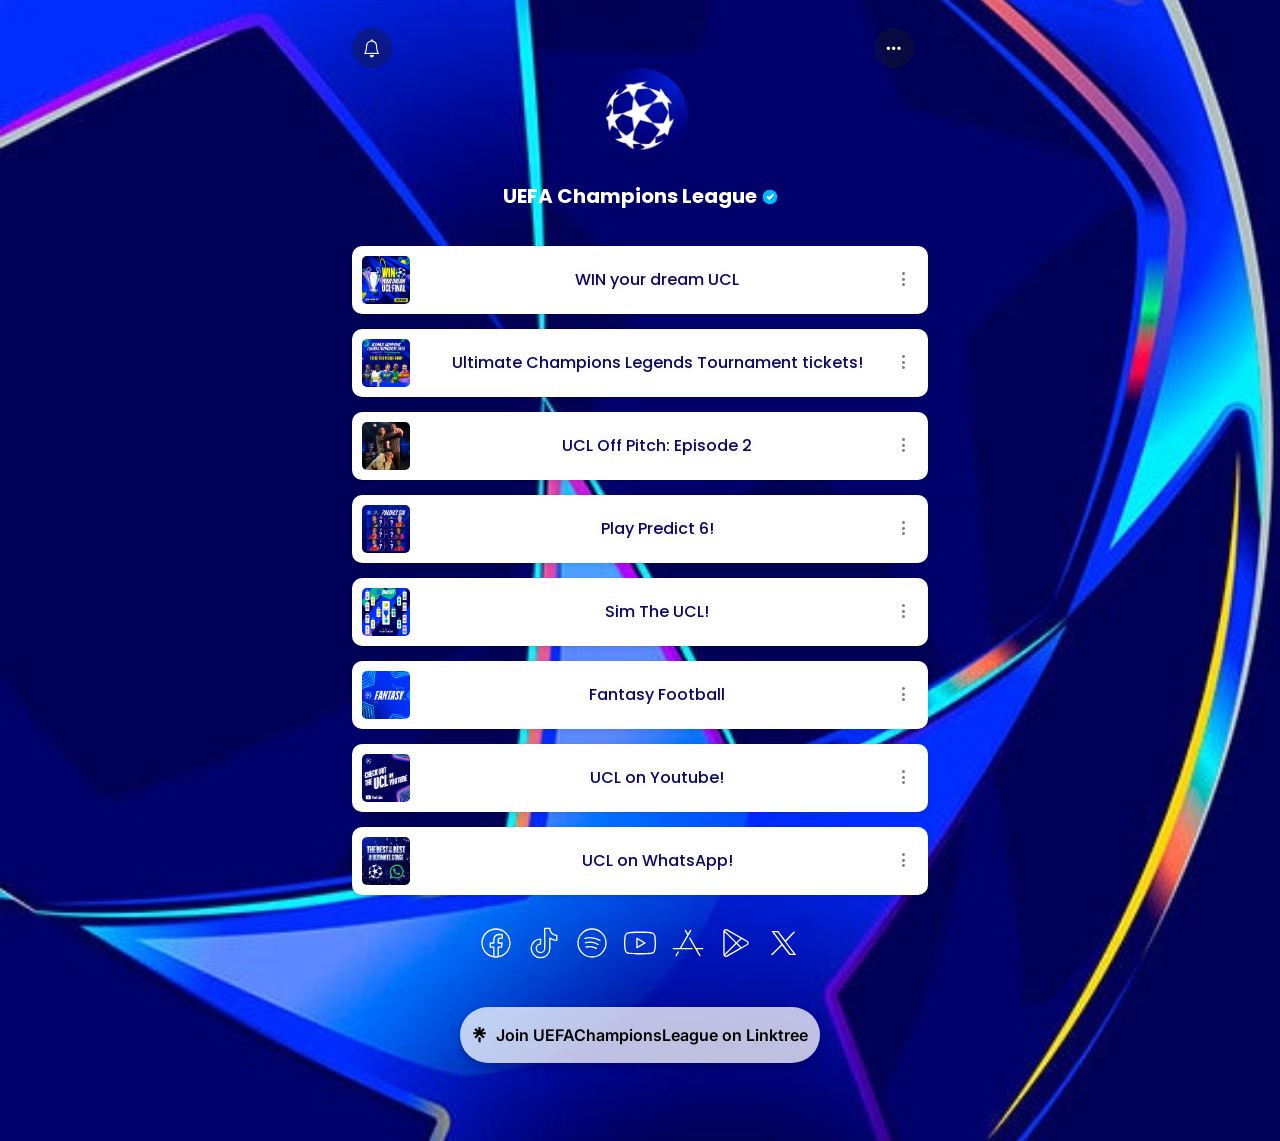
==== linktree.html @ 5b68dd03 "tugas membuat linktree" ====
<!DOCTYPE html>
<html lang="id">
<head>
  <meta charset="UTF-8" />
  <meta name="viewport" content="width=device-width, initial-scale=1" />
  <title>UEFA Champions League</title>
  <link rel="icon" href="https://i.pinimg.com/originals/53/d6/95/53d6953e8bbf6b0804b91eb3d7811d9a.png" type="image/x-icon">
  <link
    href="https://cdn.jsdelivr.net/npm/bootstrap@5.3.0/dist/css/bootstrap.min.css"
    rel="stylesheet"
  />
  <link
    href="https://fonts.googleapis.com/css2?family=Poppins:wght@300;400;700&display=swap"
    rel="stylesheet"
  />
  <link href="https://fonts.googleapis.com/css2?family=Inter:wght@400;500;600;700&display=swap" rel="stylesheet">
  <link rel="stylesheet" href="https://cdn.jsdelivr.net/npm/bootstrap-icons@1.11.3/font/bootstrap-icons.min.css">
  <link rel="stylesheet" href="linktreeeStyle.css">
</head>
<body>
  <div class="container">
    <!-- top bar -->
    <div class="top-bar">
      <div>
        <button class="btn btn-custom" title=""><i class="bi bi-bell"></i></button>
       </div>
      <div style="margin-right: 14px;">
        <button class="btn btn-custom " title=""><i class="bi bi-three-dots"></i></button>
      </div>  
    </div>
  
   <!-- center image -->
      <div class="centerproperti">
        <div class="d-flex flex-column">
          <div> <img src="img/imgheader.jpeg" alt="p"class="imgheader"></div>
            <div class="d-flex align-items-start"> 
              <h1 class="text-white text-center fs-5 fw-bold">UEFA Champions League</h1>
              <div class="imgcek">
                <img src="img/cek.svg" alt="p">
              </div>
            </div>
        </div>
      </div>

      <!-- menu -->


      <div class="container custom-container text-center">

      <!-- 1 -->
      <a href="https://campaigns.uefa.com/dreamfinal?utm_campaign=ucl-dreamfinal&utm_content=feed&utm_medium=social&utm_source=instagram">
        <div class="menu">
          <img src="img/1.jpeg" class="img-menu" alt="icon">
          <span class="text-menu">WIN your dream UCL</span>
          <button class="btn bton-dot" title="Notifikasi"><i class="bi bi-three-dots-vertical"></i></button>
        </div>
      </a>
      
      <!-- 2 -->
      <a href="https://www.uefa.com/legends/">
        <div class="menu">
          <img src="img/2.jpeg" class="img-menu" alt="icon">
          <span class="text-menu ">Ultimate Champions Legends Tournament tickets!</span>
          <button class="btn bton-dot" title="Notifikasi"><i class="bi bi-three-dots-vertical"></i></button>
        </div>
      </a>
      <!-- 3 -->
      <a href="https://www.youtube.com/watch?v=NH0sujJKFok">
        <div class="menu">
          <img src="img/3.jpeg" class="img-menu" alt="icon">
          <span class="text-menu">UCL Off Pitch: Episode 2</span>
          <button class="btn bton-dot" title="Notifikasi"><i class="bi bi-three-dots-vertical"></i></button>
        </div>
      </a>
      <!-- 4 -->
      <a href="https://gaming.uefa.com/en/uclpredictor?utm_campaign=ucl-predictsix&utm_content=feed&utm_medium=social&utm_source=instagram">
        <div class="menu">
          <img src="img/4.jpeg" class="img-menu" alt="icon">
          <span class="text-menu">Play Predict 6!</span>
          <button class="btn bton-dot" title="Notifikasi"><i class="bi bi-three-dots-vertical"></i></button>
        </div>
      </a>
      <!-- 5 -->
      <a href="https://gaming.uefa.com/en/uclbracket?utm_campaign=ucl-bracket&utm_content=feed&utm_medium=social&utm_source=instagram">
        <div class="menu">
          <img src="img/5.jpeg" class="img-menu" alt="icon">
          <span class="text-menu">Sim The UCL!</span>
          <button class="btn bton-dot" title="Notifikasi"><i class="bi bi-three-dots-vertical"></i></button>
        </div>
      </a>
      <!-- 6 -->
      <a href="https://gaming.uefa.com/en/uclfantasy/fantasy-landing?utm_campaign=ucl-fantasy&utm_content=feed&utm_medium=social&utm_source=instagram">
        <div class="menu">
          <img src="img/6.jpeg" class="img-menu" alt="icon">
          <span class="text-menu">Fantasy Football</span>
          <button class="btn bton-dot" title="Notifikasi"><i class="bi bi-three-dots-vertical"></i></button>
        </div>
      </a>
      <!-- 7 -->
      <a href="https://www.youtube.com/uefa">
        <div class="menu">
          <img src="img/7.jpeg" class="img-menu" alt="icon">
          <span class="text-menu">UCL on Youtube!</span>
          <button class="btn bton-dot" title="Notifikasi"><i class="bi bi-three-dots-vertical"></i></button>
        </div>
      </a>
      <!-- 8 -->
      <a href="https://www.whatsapp.com/channel/0029VaVxXGDGehEKmnWrE50z">
        <div class="menu">
          <img src="img/8.jpeg" class="img-menu" alt="icon">
          <span class="text-menu">UCL on WhatsApp!</span>
          <button class="btn bton-dot" title="Notifikasi"><i class="bi bi-three-dots-vertical"></i></button>
        </div>
      </a>
     
    </div>
      <!-- footer -->
      <div class="d-flex justify-content-center mt-4 pt-2 justify-space-between gap-3  ">

        <!-- fb -->
        <div class="footer">
          <a href="https://www.facebook.com/ChampionsLeague">
              <svg   width="32" height="32" fill="white" class="bi bi-facebook" viewBox="0 0 24 24" role="img" aria-labelledby="facebook" >
                <title id="facebook">Facebook</title>
                <path d="M23,12A11,11,0,1,0,10.279,22.865h0a11.08,11.08,0,0,0,3.436,0h0A10.952,10.952,0,0,0,23,12ZM10.859,21.935v-6.9a.5.5,0,0,0-.5-.5H8.193V12.5h2.166a.5.5,0,0,0,.5-.5V9.686c0-2.278,1.264-3.585,3.459-3.585a15.392,15.392,0,0,1,1.858.137V7.89h-.824l-.019,0a2,2,0,0,0-2.181,1.735,1.8,1.8,0,0,0-.011.4V12a.5.5,0,0,0,.5.5H15.97l-.312,2.035H13.641a.5.5,0,0,0-.5.5v6.9A10.124,10.124,0,0,1,10.859,21.935Zm3.282-.166V15.535h1.946a.5.5,0,0,0,.5-.425l.465-3.035a.5.5,0,0,0-.494-.575H14.141V10.016a1.267,1.267,0,0,1,.308-.821,1.218,1.218,0,0,1,.9-.3h1.324a.5.5,0,0,0,.5-.5V5.806a.5.5,0,0,0-.42-.494A16.661,16.661,0,0,0,14.325,5.1c-2.754,0-4.466,1.757-4.466,4.585V11.5H7.693a.5.5,0,0,0-.5.5v3.035a.5.5,0,0,0,.5.5H9.859v6.234a10,10,0,1,1,4.282,0Z"/>
              </svg>
          </a>
        </div>

        <!-- tiktok -->
        <div class="footer">
          <a href="https://www.tiktok.com/@championsleague">
            <svg xmlns="http://www.w3.org/2000/svg" width="32" height="32" fill="white" class="bi bi-tiktok" viewBox="0 0 24 24" role="img" aria-labelledby="tiktok">
              <title id="tiktok">tiktok</title>
              <path d="M9.37,23.5a7.468,7.468,0,0,1,0-14.936.537.537,0,0,1,.538.5v3.8a.542.542,0,0,1-.5.5,2.671,2.671,0,1,0,2.645,2.669.432.432,0,0,1,0-.05V1a.5.5,0,0,1,.5-.5h3.787a.5.5,0,0,1,.5.5A4.759,4.759,0,0,0,21.59,5.76a.5.5,0,0,1,.5.5L22.1,10a.533.533,0,0,1-.519.515,9.427,9.427,0,0,1-4.741-1.268v6.789A7.476,7.476,0,0,1,9.37,23.5ZM8.908,9.585a6.466,6.466,0,1,0,6.93,6.447V8.326a.5.5,0,0,1,.791-.407A8.441,8.441,0,0,0,21.1,9.5l-.006-2.76A5.761,5.761,0,0,1,15.859,1.5H13.051V16.032a.458.458,0,0,1,0,.053,3.672,3.672,0,1,1-4.14-3.695Z"/>
            </svg>
          </a>
        </div>
        
        <!-- spotify -->
        <div>
          <a href="https://open.spotify.com/show/1BrJcffOuBomXVTcXy3M2v">
            <svg xmlns="http://www.w3.org/2000/svg" width="32" height="32" fill="white" class="bi bi-spotify" viewBox="0 0 24 24" role="img" aria-labelledby="spotify">
              <title id="spotify">spotify</title>
              <path d="M18,10.561a.494.494,0,0,1-.245-.065,15.2,15.2,0,0,0-10.95-1.55.5.5,0,0,1-.232-.973A16.2,16.2,0,0,1,18.25,9.626a.5.5,0,0,1-.247.935Z"></path>
              <path d="M16.646,13.632a.5.5,0,0,1-.249-.066,12.459,12.459,0,0,0-9.121-1.292.5.5,0,1,1-.237-.971A13.458,13.458,0,0,1,16.9,12.7a.5.5,0,0,1-.25.933Z"></path>
              <path d="M15.312,16.583a.5.5,0,0,1-.251-.068,9.777,9.777,0,0,0-7.295-1.033.5.5,0,0,1-.245-.97,10.768,10.768,0,0,1,8.043,1.139.5.5,0,0,1-.252.932Z"></path>
              <path d="M12,23A11,11,0,1,1,23,12,11.013,11.013,0,0,1,12,23ZM12,2A10,10,0,1,0,22,12,10.011,10.011,0,0,0,12,2Z"></path>
            </svg>
          </a>
        </div>

        <!-- youtube -->
         
        <div>
          <a href="https://www.youtube.com/channel/UCyGa1YEx9ST66rYrJTGIKOw">
            <svg xmlns="http://www.w3.org/2000/svg" width="32" height="32" fill="white" class="bi bi-youtube" viewBox="0 0 24 24" role="img" aria-labelledby="youtube">
              <title id="youtube">youtube</title>
              <path d="M12,20.55c-.3,0-7.279-.006-9.115-.5A3.375,3.375,0,0,1,.5,17.665,29.809,29.809,0,0,1,0,12,29.824,29.824,0,0,1,.5,6.334,3.375,3.375,0,0,1,2.885,3.948c1.836-.492,8.819-.5,9.115-.5s7.279.006,9.115.5A3.384,3.384,0,0,1,23.5,6.334,29.97,29.97,0,0,1,24,12a29.97,29.97,0,0,1-.5,5.666,3.384,3.384,0,0,1-2.388,2.386C19.279,20.544,12.3,20.55,12,20.55Zm0-16.1c-.072,0-7.146.006-8.857.464A2.377,2.377,0,0,0,1.464,6.593,29.566,29.566,0,0,0,1,12a29.566,29.566,0,0,0,.464,5.407,2.377,2.377,0,0,0,1.679,1.679c1.711.458,8.785.464,8.857.464s7.146-.006,8.857-.464a2.377,2.377,0,0,0,1.679-1.679A29.66,29.66,0,0,0,23,12a29.66,29.66,0,0,0-.464-5.407h0a2.377,2.377,0,0,0-1.679-1.679C19.146,4.456,12.071,4.45,12,4.45ZM9.7,15.95a.5.5,0,0,1-.5-.5V8.55a.5.5,0,0,1,.75-.433l5.975,3.45a.5.5,0,0,1,0,.866L9.95,15.883A.5.5,0,0,1,9.7,15.95Zm.5-6.534v5.168L14.675,12Z"/>
            </svg>
          </a>
        </div>

        <!-- apple app -->

        <div>
          <a href="https://apps.apple.com/us/app/champions-league-official/id1024506667">
            <svg xmlns="http://www.w3.org/2000/svg" width="32" height="32" fill="white" class="bi bi-appleappstore" viewBox="0 0 24 24" role="img" aria-labelledby="apple">
              <title id="apple">apple app store</title>
              <path d="M23,15.749H18.187L13.875,8.236a.5.5,0,1,0-.867.5l7.47,13.015a.5.5,0,1,0,.867-.5l-2.584-4.5H23a.5.5,0,1,0,0-1Z"></path>   
              <path d="M15.015,15.749H6.966l7.461-13a.5.5,0,1,0-.867-.5L12,4.968,10.44,2.251a.5.5,0,1,0-.867.5l1.85,3.224-5.61,9.776H1a.5.5,0,0,0,0,1H15.015a.5.5,0,0,0,0-1Z"></path>
              <path d="M4.917,18.315a.5.5,0,0,0-.683.185L2.655,21.251a.5.5,0,1,0,.867.5L5.1,19A.5.5,0,0,0,4.917,18.315Z"></path>
            </a>
        </div>

        <!-- play store -->

        <div>
          <a href="https://play.google.com/store/apps/details?id=com.uefa.ucl">
            <svg xmlns="http://www.w3.org/2000/svg" width="32" height="32" fill="white" class="bi bi-playstore" viewBox="0 0 24 24" role="img" aria-labelledby="playstore">
              <title id="playstore">playstore</title>
              <path d="M20.517,10.231,5.46,1.761A2.021,2.021,0,0,0,2.45,3.522V20.484a2.01,2.01,0,0,0,3,1.755l15.066-8.475a2.027,2.027,0,0,0,0-3.533ZM3.954,2.642A1.007,1.007,0,0,1,4.97,2.633L15.26,8.421,12.3,11.381,3.735,2.815A1.032,1.032,0,0,1,3.954,2.642Zm-.5,17.59V3.943l8.144,8.145Zm1.51,1.136a1.006,1.006,0,0,1-1.008-.009.86.86,0,0,1-.122-.094L12.3,12.8l2.844,2.844Zm15.067-8.475L16.05,15.13l-3.042-3.042L16.165,8.93,20.027,11.1a1.027,1.027,0,0,1,0,1.79Z"></path>            </svg>
          </a>
        </div>

        <!-- X -->

        <div>
          <a href="https://x.com/championsleague">
            <svg xmlns="http://www.w3.org/2000/svg" width="32" height="32" fill="white" class="bi bi-x" viewBox="0 0 24 24" role="img" aria-labelledby="x">
              <title id="x">X</title>
              <path d="m2.538 3 7.425 9.928L2 21h1.5l7.033-7.067L16 21h5.232l-7.662-9.995 6.955-7.514h-1.5L13 10 7.77 3H2.538Zm1.994 1h2.645l12.087 16h-2.525L4.532 4Z"></path>          </a>
        </div>

        </div>

        <!-- footer linktree -->

        <div class="d-flex justify-content-center mt-5 mb-5">
          <a href="https://linktr.ee/uefachampionsleague" class="btn linktree-btn d-flex align-items-center justify-content-center gap-2  pt-3 pb-3">
            <span>
              <svg xmlns="http://www.w3.org/2000/svg" viewBox="0 0 24 25" height="16px" style="display: block; width: auto;">
                <title>Linktree Logo</title><desc>Linktree Logo Symbol</desc>
                <path d="M13.5108 5.85343L17.5158 1.73642L19.8404 4.11701L15.6393 8.12199H21.5488V11.4268H15.6113L19.8404 15.5345L17.5158 17.8684L11.7744 12.099L6.03299 17.8684L3.70842 15.5438L7.93745 11.4361H2V8.12199H7.90944L3.70842 4.11701L6.03299 1.73642L10.038 5.85343V0H13.5108V5.85343ZM10.038 16.16H13.5108V24.0019H10.038V16.16Z" fill="#000000"></path>
              </svg>
            </span>
            <span class="text-md fw-semibold">Join UEFAChampionsLeague on Linktree</span>
          </a>
        </div>
        

</div>      
</body>
</html>
---- linktreeeStyle.css ----
body {
    background: url('img/backgrounducl.jpeg') no-repeat center center fixed;
    background-size: cover;
    color: white;
    font-family: 'Poppins', sans-serif;
    font-weight: 500;
    font-size: 16px;

  }

  a {
     text-decoration: none;
  }

  .top-bar {
    margin: 16px auto;
    margin-bottom: 0px;
    padding: 12px;
    padding-bottom: 0;
    display: flex;
    justify-content: space-between;
    align-items: center;
    width: 100%;
    max-width: 600px;
  }

.menu{
margin: 10px auto;
margin-top: 15px;
padding: 10px 16px;
padding-left: 10px;
display: flex;
align-items: center;
justify-content: space-between;
width: auto;
max-width: 600px;
background-color: white;
border-radius: 10px;
cursor: pointer;
height: auto;
box-shadow: 0 2px 5px rgba(0, 0, 0, 0.1);
transition: background 0.3s;
transition: all 0.3s ease-in-out;

  }

  .centerproperti{
    display: flex;
    flex-direction: column;
    align-items: center;
    text-align: center;
    margin-top: 0px;
    margin-bottom: 30px;
  }

  .btn-custom {
    background-color: #1A1A1A59 ;
    color: white;
    border: none;
    border-radius: 50%;
    font-size: 18px;
    height: 40px;
    width: 40px;
    padding: 6px 0px;
    
  }
  .btn-custom:hover{
    background-color: #1A1A1A59;
  }
  .bton-dot{
    border:none;
    padding-right: 0px;
    color: gray;
  }
  .bton-dot:hover{
    color:  black;
  }
  .imgheader{
    height: 96px;
    width: auto;
    max-width: 600px;
    border-radius: 50%;
    margin-bottom: 20px;
  }
  .imgcek{
    width: auto;
    height: auto;
    align-items: center;
    margin-left: 5px;
  }
  .img-menu{
    width: 48px;
    height: 48px;
   border-radius: 5px;
object-fit: cover;
margin-right: 20px;
  }

  .text-menu {
  color: #0C0964;
  font-size: 16px;
  font-weight: 500; 
  text-shadow: 0px 0px 10px rgba(0,0,0,0.1);
  word-break: break-word;
  word-wrap: break-word;
  text-align: center;
}
.menu:hover {
transform: scale(1.02); 
box-shadow: 0 4px 10px rgba(0, 0, 0, 0.2); 
}
.img-footer{
width: 32px;
height:32px;
background-image: none;
border: none;
}
.footer{
transition: background 0.3s;
transition: all 0.2s ease-in-out;
}
.footer:hover{
transform: scale(1.08); 
}
.linktree-btn {
  background-color:#FFFFFFBF;
  border-radius: 50px;
  color: black;
  transition: all 0.3s ease;
  border: none;
  max-width: 600px;
  width: auto;
  box-shadow: rgba(0, 0, 0, 0.2) 0px 4px 8px;
  margin-bottom: 30px; 
  font-family:'Inter',sans-serif;
}

.linktree-btn:hover {
  background-color:white;
  color:black;
}
.custom-container {
    max-width: 600px;
    /* margin: 50px auto; */
    margin-top: 0px;
    padding-top: 0px;
  }
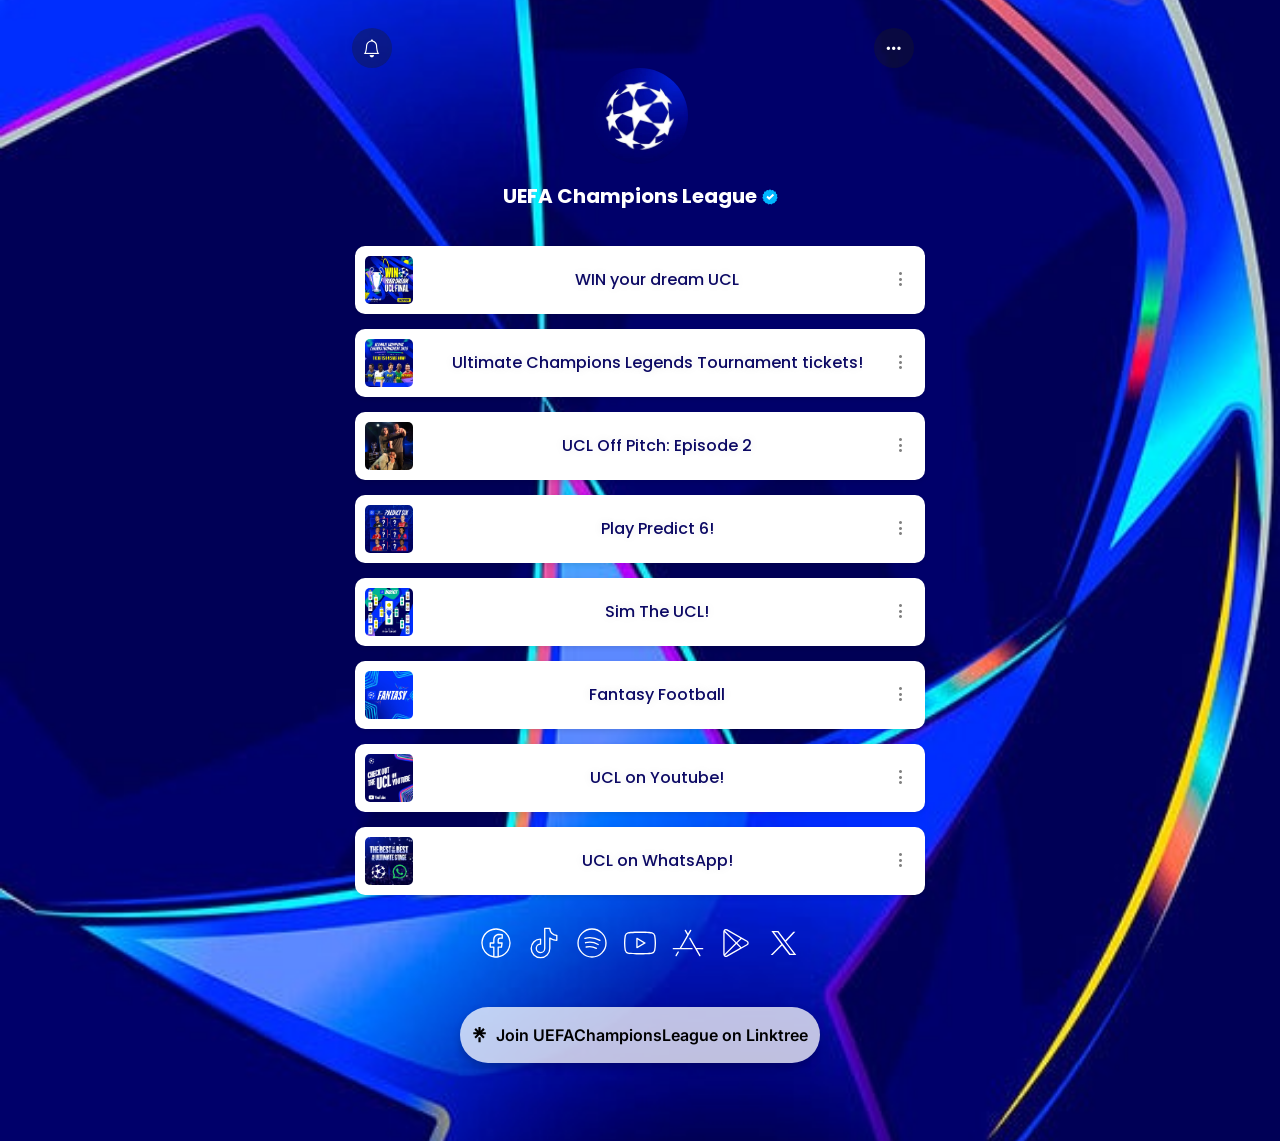
==== commit 9f788412: "Tugas Linktree" ====
--- a/linktree.html
+++ b/linktree.html
@@ -208,7 +208,7 @@
           </a>
         </div>
         
-
+<!-- batas cont -->
 </div>      
 </body>
 </html>
--- a/linktreeeStyle.css
+++ b/linktreeeStyle.css
@@ -7,7 +7,6 @@
     font-size: 16px;
 
   }
-
   a {
      text-decoration: none;
   }
@@ -76,9 +75,9 @@
     color:  black;
   }
   .imgheader{
-    height: 96px;
-    width: auto;
-    max-width: 600px;
+    height: auto;
+    width: 96px;
+    max-width: 100%;
     border-radius: 50%;
     margin-bottom: 20px;
   }
@@ -90,10 +89,11 @@
   }
   .img-menu{
     width: 48px;
-    height: 48px;
-   border-radius: 5px;
-object-fit: cover;
-margin-right: 20px;
+  height: 48px;
+  max-width: 20%;
+  border-radius: 5px;
+  object-fit: cover;
+  margin-right: 20px;
   }
 
   .text-menu {
@@ -140,8 +140,38 @@
   color:black;
 }
 .custom-container {
-    max-width: 600px;
-    /* margin: 50px auto; */
-    margin-top: 0px;
-    padding-top: 0px;
-  }+  max-width: 600px;
+  width: 100%;
+  padding: 0 15px;
+  margin: 0 auto;
+  }
+
+ 
+@media (max-width: 480px) {
+  .text-menu {
+    font-size: 14px;
+  }
+  
+  .menu {
+    padding: 8px 12px;
+  }
+  
+  .imgheader {
+    height: 80px;
+  }
+}
+
+
+@media (max-width: 320px) {
+  .text-menu {
+    font-size: 12px;
+  }
+  
+  .top-bar {
+    padding: 8px;
+  }
+}
+
+.d-flex.justify-content-center.mt-4.pt-2.justify-space-between.gap-3 {
+  flex-wrap: wrap;
+}
